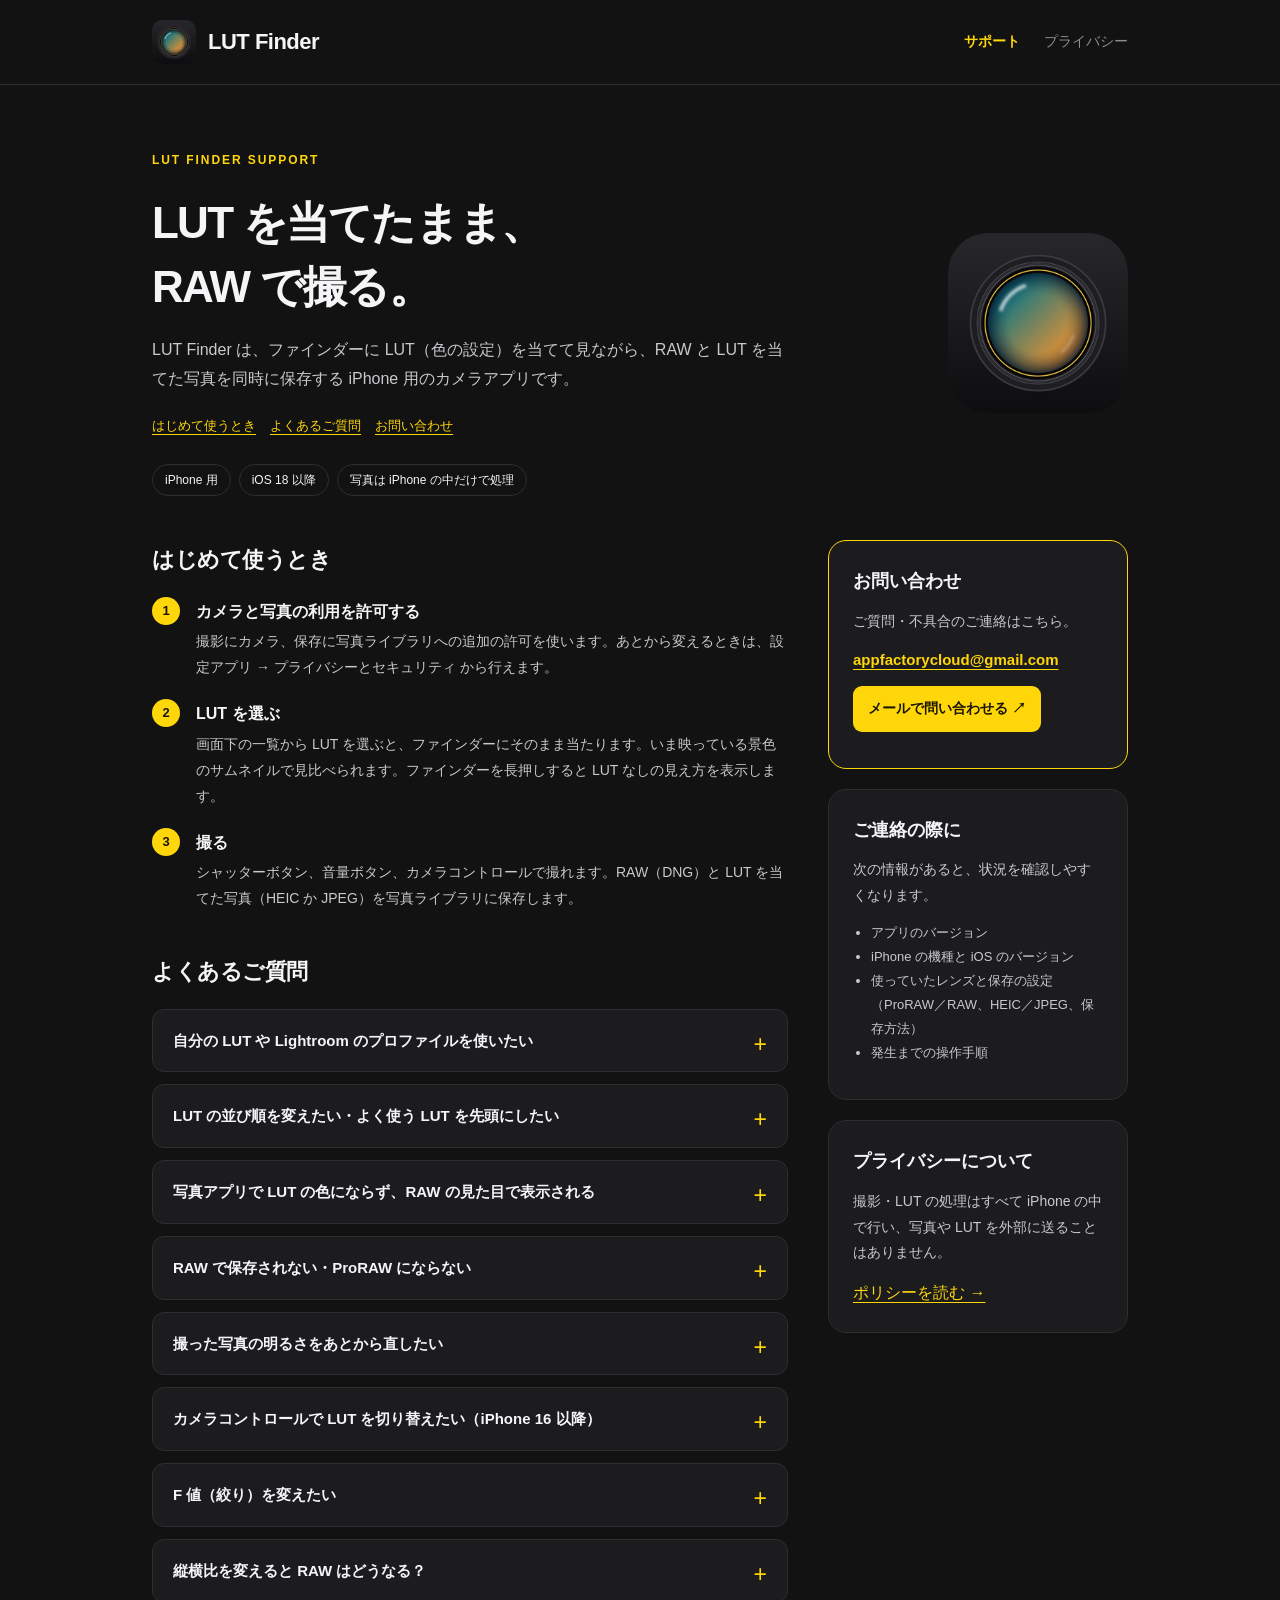
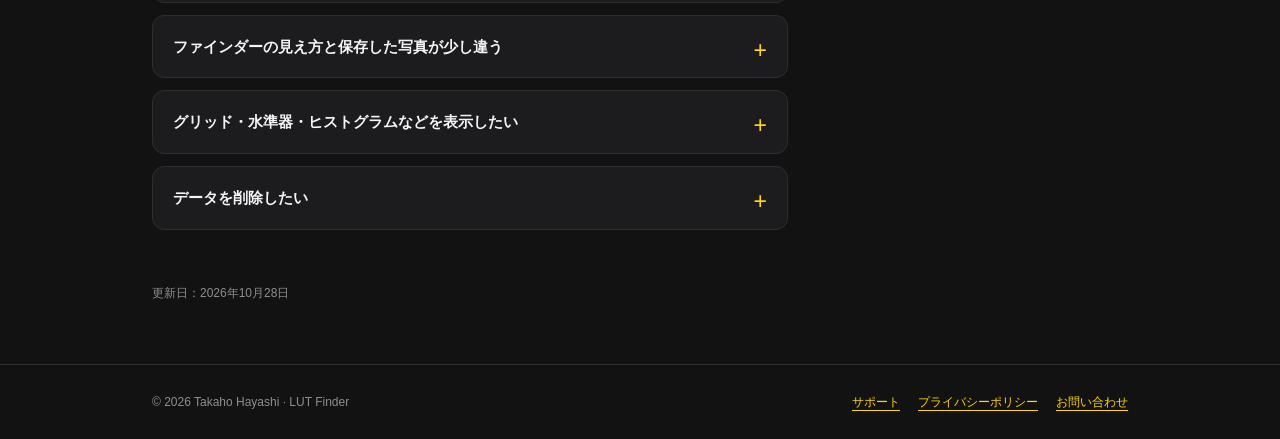
==== lutfinder/index.html @ 769dc2ef "LUT Finder のサポート・プライバシーポリシーのページを追加し、一覧に載せる Co-Authored-By: Claude Opus 5.5 <noreply@anthropic.com>" ====
<!doctype html>
<html lang="ja"><head>
<meta charset="utf-8"><meta name="viewport" content="width=device-width,initial-scale=1">
<meta name="color-scheme" content="dark"><meta name="referrer" content="strict-origin-when-cross-origin">
<meta http-equiv="Content-Security-Policy" content="default-src 'none'; style-src 'self'; img-src 'self'; base-uri 'none'; form-action 'none'">
<title>LUT Finder サポート</title><meta name="description" content="iPhone用カメラアプリ LUT Finder のサポート。LUT の取り込み、RAW の保存、カメラコントロール、撮影後の露光量の調整などをご案内します。">
<link rel="canonical" href="https://taaaaho.github.io/lutfinder/"><link rel="icon" type="image/png" href="assets/icon.png">
<meta property="og:type" content="website"><meta property="og:title" content="LUT Finder サポート"><meta property="og:description" content="iPhone用カメラアプリ LUT Finder のサポートページです。"><meta property="og:url" content="https://taaaaho.github.io/lutfinder/">
<link rel="stylesheet" href="assets/site.css">
</head><body><a class="skip" href="#main">本文へ移動</a>
<header class="header"><div class="wrap"><a class="brand" href="./" aria-label="LUT Finder サポート"><img src="assets/icon.png" alt="" width="44" height="44">LUT Finder</a><nav class="nav" aria-label="メインメニュー"><a href="./" aria-current="page">サポート</a><a href="privacy/">プライバシー</a></nav></div></header>
<main id="main" class="wrap">
<section class="hero"><div><p class="eyebrow">LUT FINDER SUPPORT</p><h1>LUT を当てたまま、<br>RAW で撮る。</h1><p>LUT Finder は、ファインダーに LUT（色の設定）を当てて見ながら、RAW と LUT を当てた写真を同時に保存する iPhone 用のカメラアプリです。</p><div class="links"><a href="#start">はじめて使うとき</a><a href="#faq">よくあるご質問</a><a href="#contact">お問い合わせ</a></div><div class="chips"><span class="chip">iPhone 用</span><span class="chip">iOS 18 以降</span><span class="chip">写真は iPhone の中だけで処理</span></div></div><img class="hero-icon" src="assets/icon.png" alt="LUT Finder のアイコン" width="180" height="180"></section>
<div class="grid"><div>
<section class="section" aria-labelledby="start"><h2 id="start">はじめて使うとき</h2>
<div class="step"><span class="step-number">1</span><div><h3>カメラと写真の利用を許可する</h3><p>撮影にカメラ、保存に写真ライブラリへの追加の許可を使います。あとから変えるときは、設定アプリ → プライバシーとセキュリティ から行えます。</p></div></div>
<div class="step"><span class="step-number">2</span><div><h3>LUT を選ぶ</h3><p>画面下の一覧から LUT を選ぶと、ファインダーにそのまま当たります。いま映っている景色のサムネイルで見比べられます。ファインダーを長押しすると LUT なしの見え方を表示します。</p></div></div>
<div class="step"><span class="step-number">3</span><div><h3>撮る</h3><p>シャッターボタン、音量ボタン、カメラコントロールで撮れます。RAW（DNG）と LUT を当てた写真（HEIC か JPEG）を写真ライブラリに保存します。</p></div></div>
</section>
<section class="section faq" aria-labelledby="faq"><h2 id="faq">よくあるご質問</h2>
<details><summary>自分の LUT や Lightroom のプロファイルを使いたい</summary><div class="answer"><p>LUT の一覧の右端「取り込む」から、ファイルアプリにある .cube、Lightroom のプロファイル（.xmp）、DNG プロファイルを選んでください。取り込んだものはアプリの中に保存されるので、元のファイルを消しても使えます。</p>
<p>LUT の入っていない Lightroom のプリセット（.xmp）は、露光量・トーン・トーンカーブ・HSL・カラーグレーディングなど色を変える調整値を LUT に変換して取り込みます。明瞭度・シャープ・ホワイトバランスなど、LUT にできない項目は含まれません。</p></div></details>
<details><summary>LUT の並び順を変えたい・よく使う LUT を先頭にしたい</summary><div class="answer"><p>LUT を長押しして「お気に入り」を選ぶと先頭に並びます。「並べ替え…」で順番の変更、取り込んだ LUT の削除ができます（最初から入っている見本の LUT は削除できません）。</p></div></details>
<details><summary>写真アプリで LUT の色にならず、RAW の見た目で表示される</summary><div class="answer"><p>RAW と LUT を当てた写真を1枚にまとめて保存すると、iPhone によっては RAW が表示用の写真になり、写真アプリで RAW の見た目になることがあります（LUT を当てた写真も一緒に保存されています）。</p>
<p>LUT の色で確実に見たいときは、画面上の「+ HEIC」（または「+ JPEG」）から「保存方法」を「別々に保存」にしてください。RAW と LUT を当てた写真が別の写真として保存されます。</p></div></details>
<details><summary>RAW で保存されない・ProRAW にならない</summary><div class="answer"><p>Apple ProRAW は iPhone 12 Pro 以降の Pro モデルで使えます。通常の RAW も、レンズや設定によっては撮れません。撮れないときは LUT を当てた写真だけを保存し、そのことを画面でお知らせします。左上の「ProRAW」「RAW」の表示で、いまの形式を確認できます。</p></div></details>
<details><summary>撮った写真の明るさをあとから直したい</summary><div class="answer"><p>シャッターボタン左のサムネイルをタップすると、直前の写真を大きく表示します。「露光量」で明るさを変え、「写真に反映」を押すと、写真アプリの写真を書き換えます。このとき、写真ライブラリの写真を書き換える許可を求めます。</p>
<p>写真アプリの「編集」→「元に戻す」で、撮ったときの写真に戻せます。RAW は変わりません。直せるのは、アプリを開いている間に撮った最後の1枚です。</p></div></details>
<details><summary>カメラコントロールで LUT を切り替えたい（iPhone 16 以降）</summary><div class="answer"><p>カメラコントロールを押し込むとシャッターが切れます。LUT を変えるときは押し込まずに次のように操作します。</p>
<ul><li>軽く2回押す：項目の一覧（LUT・LUT の適用量・露出補正）を表示</li><li>スライド：項目を選ぶ／値を変える</li><li>軽く押す：選んだ項目を開く</li></ul>
<p>軽く押す操作が効かないときは、設定アプリ → アクセシビリティ → カメラコントロール で「軽く押す」の設定を確認してください。</p></div></details>
<details><summary>F 値（絞り）を変えたい</summary><div class="answer"><p>絞りを変えられるレンズ（iPhone 18 Pro のメインカメラなど、iOS 27 以降）のときだけ、マニュアル操作に「F」が表示されます。それ以外の iPhone のレンズは絞りが固定のため変えられません。</p></div></details>
<details><summary>縦横比を変えると RAW はどうなる？</summary><div class="answer"><p>4:3 以外の縦横比を選ぶと、LUT を当てた写真だけを切り抜きます。RAW は全体を残すので、あとから現像ソフトで切り抜き直せます。</p></div></details>
<details><summary>ファインダーの見え方と保存した写真が少し違う</summary><div class="answer"><p>ファインダーはカメラのライブ映像に LUT を当てたもので、保存する写真（カメラの処理済みの写真に同じ LUT を当てたもの）とは、明るさや細部がわずかに違うことがあります。RAW を現像した結果とも異なります。</p></div></details>
<details><summary>グリッド・水準器・ヒストグラムなどを表示したい</summary><div class="answer"><p>画面右上のグリッドのアイコンから、グリッド、水準器、ヒストグラム、白飛び警告、ピーキング（色も選べます）を切り替えられます。セルフタイマーは、その左のタイマーのアイコンで「オフ → 3秒 → 10秒」と切り替わります。</p></div></details>
<details><summary>データを削除したい</summary><div class="answer"><p>撮った写真は写真アプリに保存されているので、写真アプリから削除してください。取り込んだ LUT と設定はアプリの中にあり、LUT は一覧から、すべてはアプリを削除すると消えます。</p></div></details>
</section>
</div><aside class="sidebar" aria-label="サポート情報">
<section class="card contact" id="contact"><h2>お問い合わせ</h2><p>ご質問・不具合のご連絡はこちら。</p><p class="mail"><a href="mailto:appfactorycloud@gmail.com?subject=LUT%20Finder%E3%81%AE%E3%81%8A%E5%95%8F%E3%81%84%E5%90%88%E3%82%8F%E3%81%9B">appfactorycloud@gmail.com</a></p><p><a class="button" href="mailto:appfactorycloud@gmail.com?subject=LUT%20Finder%E3%81%AE%E3%81%8A%E5%95%8F%E3%81%84%E5%90%88%E3%82%8F%E3%81%9B">メールで問い合わせる ↗</a></p></section>
<section class="card"><h2>ご連絡の際に</h2><p>次の情報があると、状況を確認しやすくなります。</p><ul><li>アプリのバージョン</li><li>iPhone の機種と iOS のバージョン</li><li>使っていたレンズと保存の設定（ProRAW／RAW、HEIC／JPEG、保存方法）</li><li>発生までの操作手順</li></ul></section>
<section class="card"><h2>プライバシーについて</h2><p>撮影・LUT の処理はすべて iPhone の中で行い、写真や LUT を外部に送ることはありません。</p><a href="privacy/">ポリシーを読む →</a></section>
</aside></div><p class="meta">更新日：2026年10月28日</p></main>
<footer class="footer"><div class="wrap"><span>© 2026 Takaho Hayashi · LUT Finder</span><div><a href="./">サポート</a><a href="privacy/">プライバシーポリシー</a><a href="mailto:appfactorycloud@gmail.com?subject=LUT%20Finder%E3%81%AE%E3%81%8A%E5%95%8F%E3%81%84%E5%90%88%E3%82%8F%E3%81%9B">お問い合わせ</a></div></div></footer>
</body></html>
---- lutfinder/assets/site.css ----
:root{color-scheme:dark;--bg:#121212;--panel:#1c1c1e;--line:#2e2e31;--ink:#f5f5f7;--body:#c9c9ce;--muted:#8e8e93;--accent:#ffd60a;--accent-ink:#1a1500}*{box-sizing:border-box}html{scroll-behavior:smooth}body{margin:0;background:var(--bg);color:var(--body);font-family:-apple-system,BlinkMacSystemFont,"Hiragino Sans","Yu Gothic",sans-serif;line-height:1.85;-webkit-font-smoothing:antialiased}a{color:var(--accent);text-underline-offset:4px}a:focus-visible,summary:focus-visible{outline:3px solid var(--accent);outline-offset:4px;border-radius:4px}.skip{position:fixed;top:-100px;left:16px;z-index:5;background:var(--panel);padding:10px}.skip:focus{top:12px}.wrap{max-width:1040px;margin:0 auto;padding:0 32px}.header{border-bottom:1px solid var(--line)}.header .wrap{min-height:84px;display:flex;align-items:center;justify-content:space-between;gap:20px}.brand{display:flex;align-items:center;gap:12px;text-decoration:none;color:var(--ink);font-size:22px;font-weight:700;letter-spacing:-.5px}.brand img{width:44px;height:44px;border-radius:10px}.nav{display:flex;gap:24px;font-size:14px}.nav a{text-decoration:none;color:var(--muted)}.nav a[aria-current=page]{color:var(--accent);font-weight:700}.eyebrow{font-size:12px;font-weight:700;letter-spacing:.16em;color:var(--accent);margin:0 0 16px}.hero{padding:64px 0 44px;display:grid;grid-template-columns:1fr 180px;align-items:center;gap:36px}.hero h1{font-size:clamp(30px,4vw,44px);font-weight:750;letter-spacing:-.04em;line-height:1.45;color:var(--ink);margin:0 0 16px}.hero p{margin:0 0 20px;max-width:640px}.hero-icon{width:180px;height:180px;border-radius:40px}.chips{display:flex;gap:8px;flex-wrap:wrap}.chip{font-size:12px;border:1px solid var(--line);border-radius:30px;padding:4px 12px;color:var(--ink)}.links{display:flex;flex-wrap:wrap;gap:14px;font-size:13px;margin:0 0 26px}.grid{display:grid;grid-template-columns:1fr 300px;gap:40px;align-items:start}.section{margin-bottom:40px}.section h2,.policy h2{color:var(--ink);font-size:22px;letter-spacing:-.02em;margin:0 0 16px}.step{display:grid;grid-template-columns:30px 1fr;gap:14px;margin-bottom:18px}.step-number{display:grid;place-items:center;width:28px;height:28px;border-radius:50%;background:var(--accent);color:var(--accent-ink);font-size:13px;font-weight:800}.step h3{font-size:16px;color:var(--ink);margin:0 0 3px}.step p{font-size:14px;margin:0}.card{background:var(--panel);border:1px solid var(--line);border-radius:18px;padding:24px;margin-bottom:20px}.card h2{font-size:18px;margin:0 0 10px;color:var(--ink)}.card p{font-size:14px;margin:0 0 12px}.card ul{font-size:13px;padding-left:18px;margin:10px 0}.card.contact{border-color:var(--accent)}.contact .mail{font-size:15px;font-weight:650;overflow-wrap:anywhere}.small{font-size:12px!important;color:var(--muted)}.button{display:inline-flex;align-items:center;border-radius:9px;background:var(--accent);color:var(--accent-ink)!important;text-decoration:none;font-weight:700;padding:10px 15px;font-size:14px}.faq details{background:var(--panel);border:1px solid var(--line);border-radius:12px;margin:12px 0;padding:0 20px}.faq summary{cursor:pointer;color:var(--ink);font-size:15px;font-weight:650;padding:17px 24px 17px 0;position:relative;list-style:none}.faq summary::-webkit-details-marker{display:none}.faq summary::after{content:'+';position:absolute;right:0;top:13px;font-size:23px;font-weight:400;color:var(--accent)}.faq details[open] summary::after{content:'−'}.answer{padding:0 0 18px;font-size:14px}.answer p{margin:0 0 10px}.answer p:last-child{margin:0}.answer ul{padding-left:22px;margin:0 0 10px}.meta{color:var(--muted);font-size:12px}.footer{margin-top:60px;padding:26px 0;border-top:1px solid var(--line);font-size:12px;color:var(--muted)}.footer .wrap{display:flex;justify-content:space-between;gap:20px;flex-wrap:wrap}.footer a{margin-left:18px}.policy-header{padding:54px 0 28px;max-width:780px;margin:0 auto}.policy-header h1{font-size:clamp(27px,4vw,36px);line-height:1.5;color:var(--ink);margin:0 0 10px;letter-spacing:-.03em}.policy-header p{font-size:14px;color:var(--muted);margin:8px 0}.policy{max-width:780px;margin:0 auto;background:var(--panel);border:1px solid var(--line);border-radius:18px;padding:36px 42px}.policy h2{font-size:20px;margin-top:34px}.policy h2:first-of-type{margin-top:8px}.policy p,.policy li{font-size:14px}.policy ul{padding-left:22px}.policy a{overflow-wrap:anywhere}.policy-back{max-width:780px;margin:26px auto 0}h2,h3,summary{overflow-wrap:anywhere}@media(max-width:800px){.grid{grid-template-columns:1fr;gap:8px}.hero{grid-template-columns:1fr 130px;gap:14px;padding:44px 0 32px}.hero-icon{width:130px;height:130px;border-radius:30px}.policy{padding:26px}}@media(max-width:540px){.wrap{padding:0 16px}.header .wrap{min-height:72px}.brand{font-size:19px}.brand img{width:38px;height:38px}.nav{font-size:12px;gap:14px}.hero{grid-template-columns:1fr;padding-top:32px}.hero-icon{display:none}.hero h1{font-size:30px}.policy{padding:22px 18px;border-radius:14px}.faq details{padding:0 14px}.footer a{margin-left:0;margin-right:18px}}
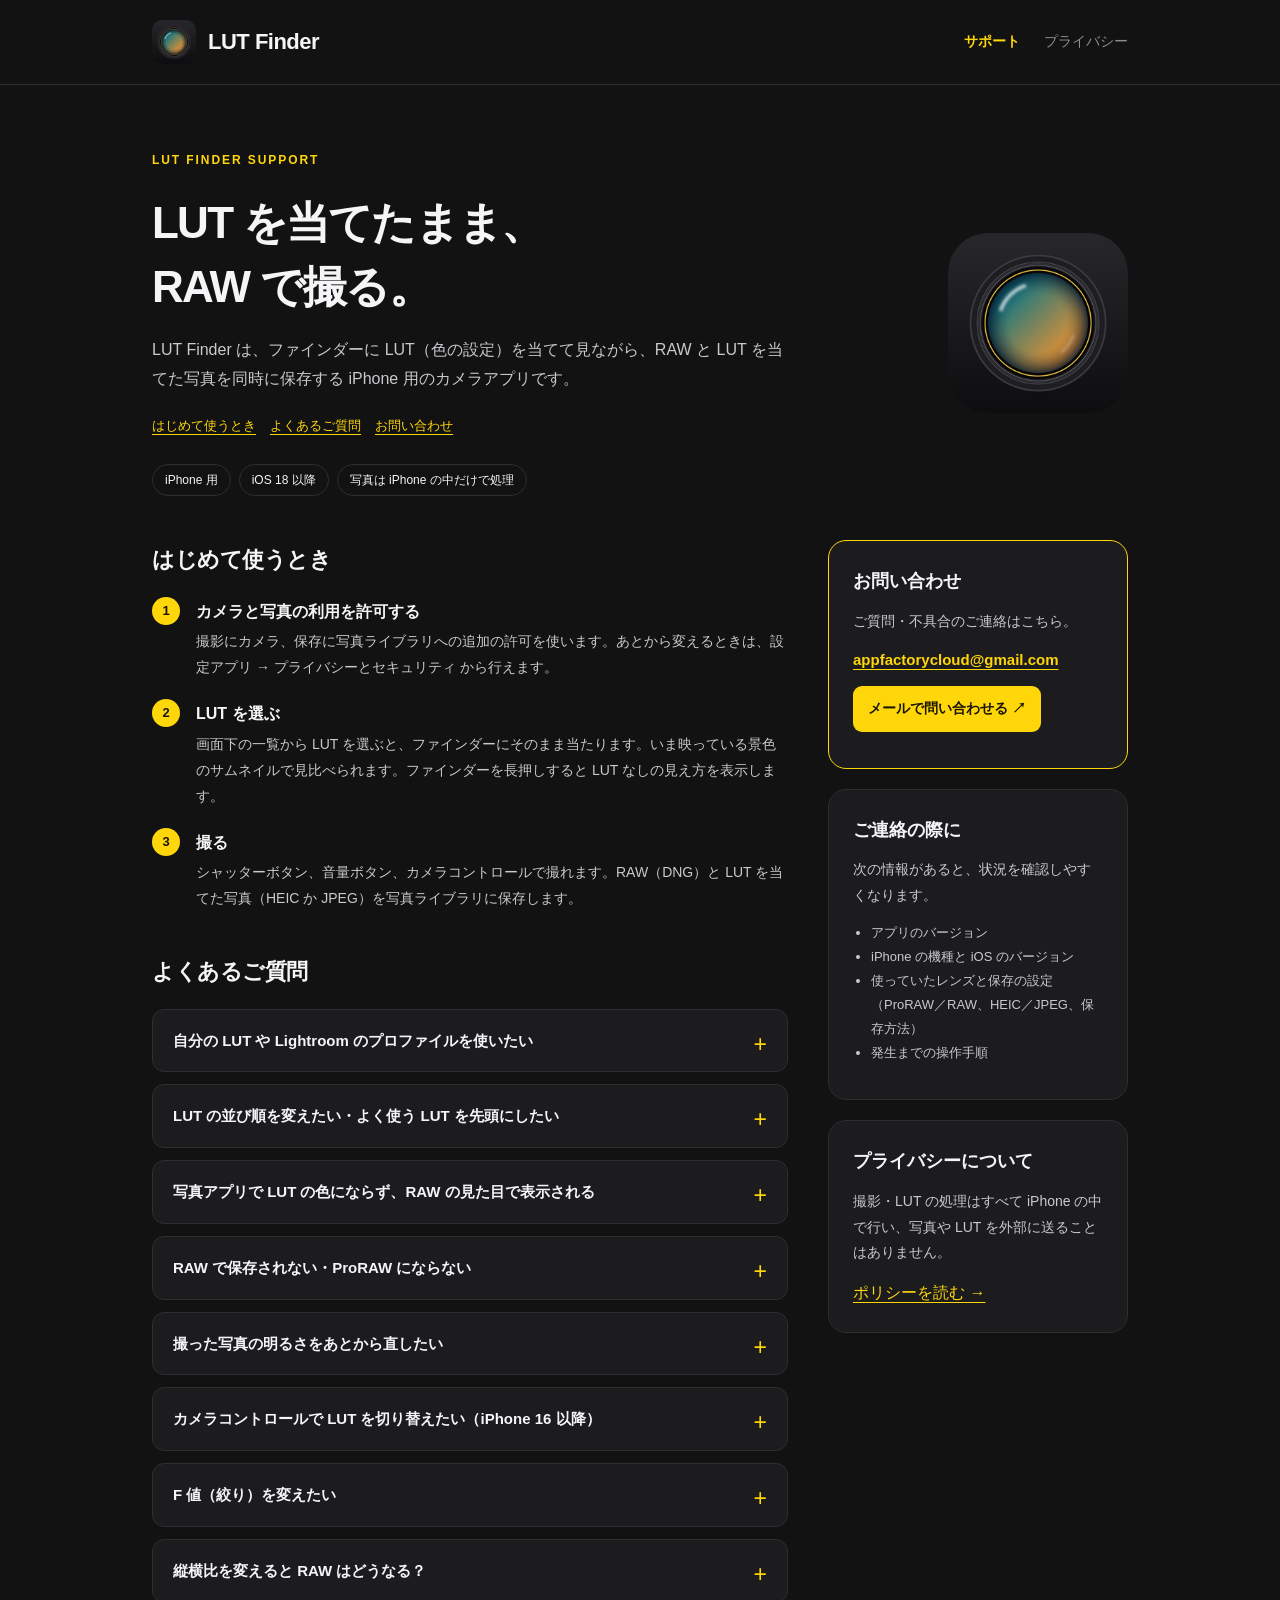
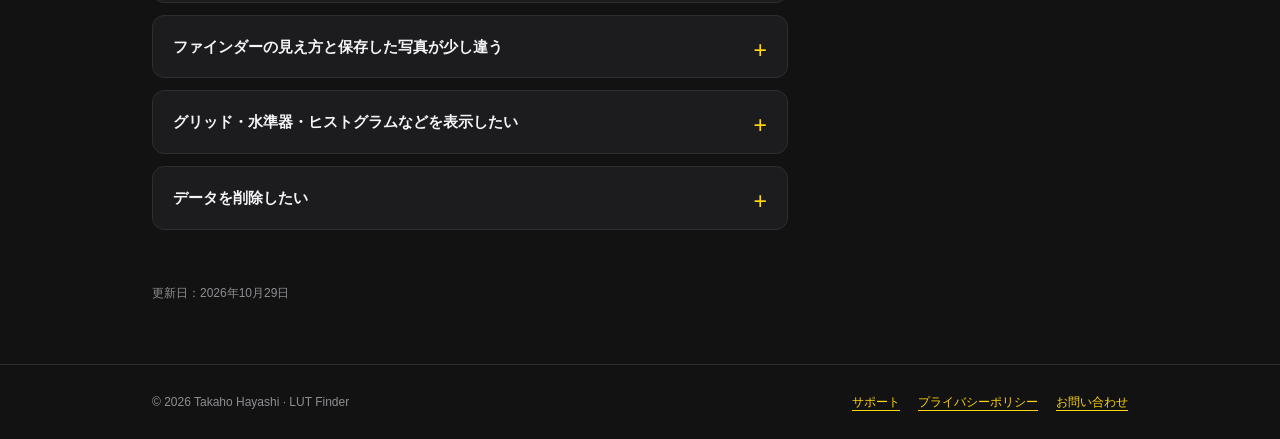
==== commit dcea0fe1: "LUT Finder：カメラコントロールの「カメラ調整」の設定を案内に追加 Co-Authored-By: Claude Opus 5.5 <noreply@anthropic.com>" ====
--- a/lutfinder/index.html
+++ b/lutfinder/index.html
@@ -28,7 +28,7 @@
 <p>写真アプリの「編集」→「元に戻す」で、撮ったときの写真に戻せます。RAW は変わりません。直せるのは、アプリを開いている間に撮った最後の1枚です。</p></div></details>
 <details><summary>カメラコントロールで LUT を切り替えたい（iPhone 16 以降）</summary><div class="answer"><p>カメラコントロールを押し込むとシャッターが切れます。LUT を変えるときは押し込まずに次のように操作します。</p>
 <ul><li>軽く2回押す：項目の一覧（LUT・LUT の適用量・露出補正）を表示</li><li>スライド：項目を選ぶ／値を変える</li><li>軽く押す：選んだ項目を開く</li></ul>
-<p>軽く押す操作が効かないときは、設定アプリ → アクセシビリティ → カメラコントロール で「軽く押す」の設定を確認してください。</p></div></details>
+<p>軽く押しても一覧やスライダーが出ないときは、設定アプリ → カメラ → カメラコントロール の「カメラ調整」がオンになっているか確認してください。オフだと、どのアプリでも表示されません。軽く押す操作そのものが効かないときは、設定アプリ → アクセシビリティ → カメラコントロール も確認してください。</p></div></details>
 <details><summary>F 値（絞り）を変えたい</summary><div class="answer"><p>絞りを変えられるレンズ（iPhone 18 Pro のメインカメラなど、iOS 27 以降）のときだけ、マニュアル操作に「F」が表示されます。それ以外の iPhone のレンズは絞りが固定のため変えられません。</p></div></details>
 <details><summary>縦横比を変えると RAW はどうなる？</summary><div class="answer"><p>4:3 以外の縦横比を選ぶと、LUT を当てた写真だけを切り抜きます。RAW は全体を残すので、あとから現像ソフトで切り抜き直せます。</p></div></details>
 <details><summary>ファインダーの見え方と保存した写真が少し違う</summary><div class="answer"><p>ファインダーはカメラのライブ映像に LUT を当てたもので、保存する写真（カメラの処理済みの写真に同じ LUT を当てたもの）とは、明るさや細部がわずかに違うことがあります。RAW を現像した結果とも異なります。</p></div></details>
@@ -39,6 +39,6 @@
 <section class="card contact" id="contact"><h2>お問い合わせ</h2><p>ご質問・不具合のご連絡はこちら。</p><p class="mail"><a href="mailto:appfactorycloud@gmail.com?subject=LUT%20Finder%E3%81%AE%E3%81%8A%E5%95%8F%E3%81%84%E5%90%88%E3%82%8F%E3%81%9B">appfactorycloud@gmail.com</a></p><p><a class="button" href="mailto:appfactorycloud@gmail.com?subject=LUT%20Finder%E3%81%AE%E3%81%8A%E5%95%8F%E3%81%84%E5%90%88%E3%82%8F%E3%81%9B">メールで問い合わせる ↗</a></p></section>
 <section class="card"><h2>ご連絡の際に</h2><p>次の情報があると、状況を確認しやすくなります。</p><ul><li>アプリのバージョン</li><li>iPhone の機種と iOS のバージョン</li><li>使っていたレンズと保存の設定（ProRAW／RAW、HEIC／JPEG、保存方法）</li><li>発生までの操作手順</li></ul></section>
 <section class="card"><h2>プライバシーについて</h2><p>撮影・LUT の処理はすべて iPhone の中で行い、写真や LUT を外部に送ることはありません。</p><a href="privacy/">ポリシーを読む →</a></section>
-</aside></div><p class="meta">更新日：2026年10月28日</p></main>
+</aside></div><p class="meta">更新日：2026年10月29日</p></main>
 <footer class="footer"><div class="wrap"><span>© 2026 Takaho Hayashi · LUT Finder</span><div><a href="./">サポート</a><a href="privacy/">プライバシーポリシー</a><a href="mailto:appfactorycloud@gmail.com?subject=LUT%20Finder%E3%81%AE%E3%81%8A%E5%95%8F%E3%81%84%E5%90%88%E3%82%8F%E3%81%9B">お問い合わせ</a></div></div></footer>
 </body></html>
